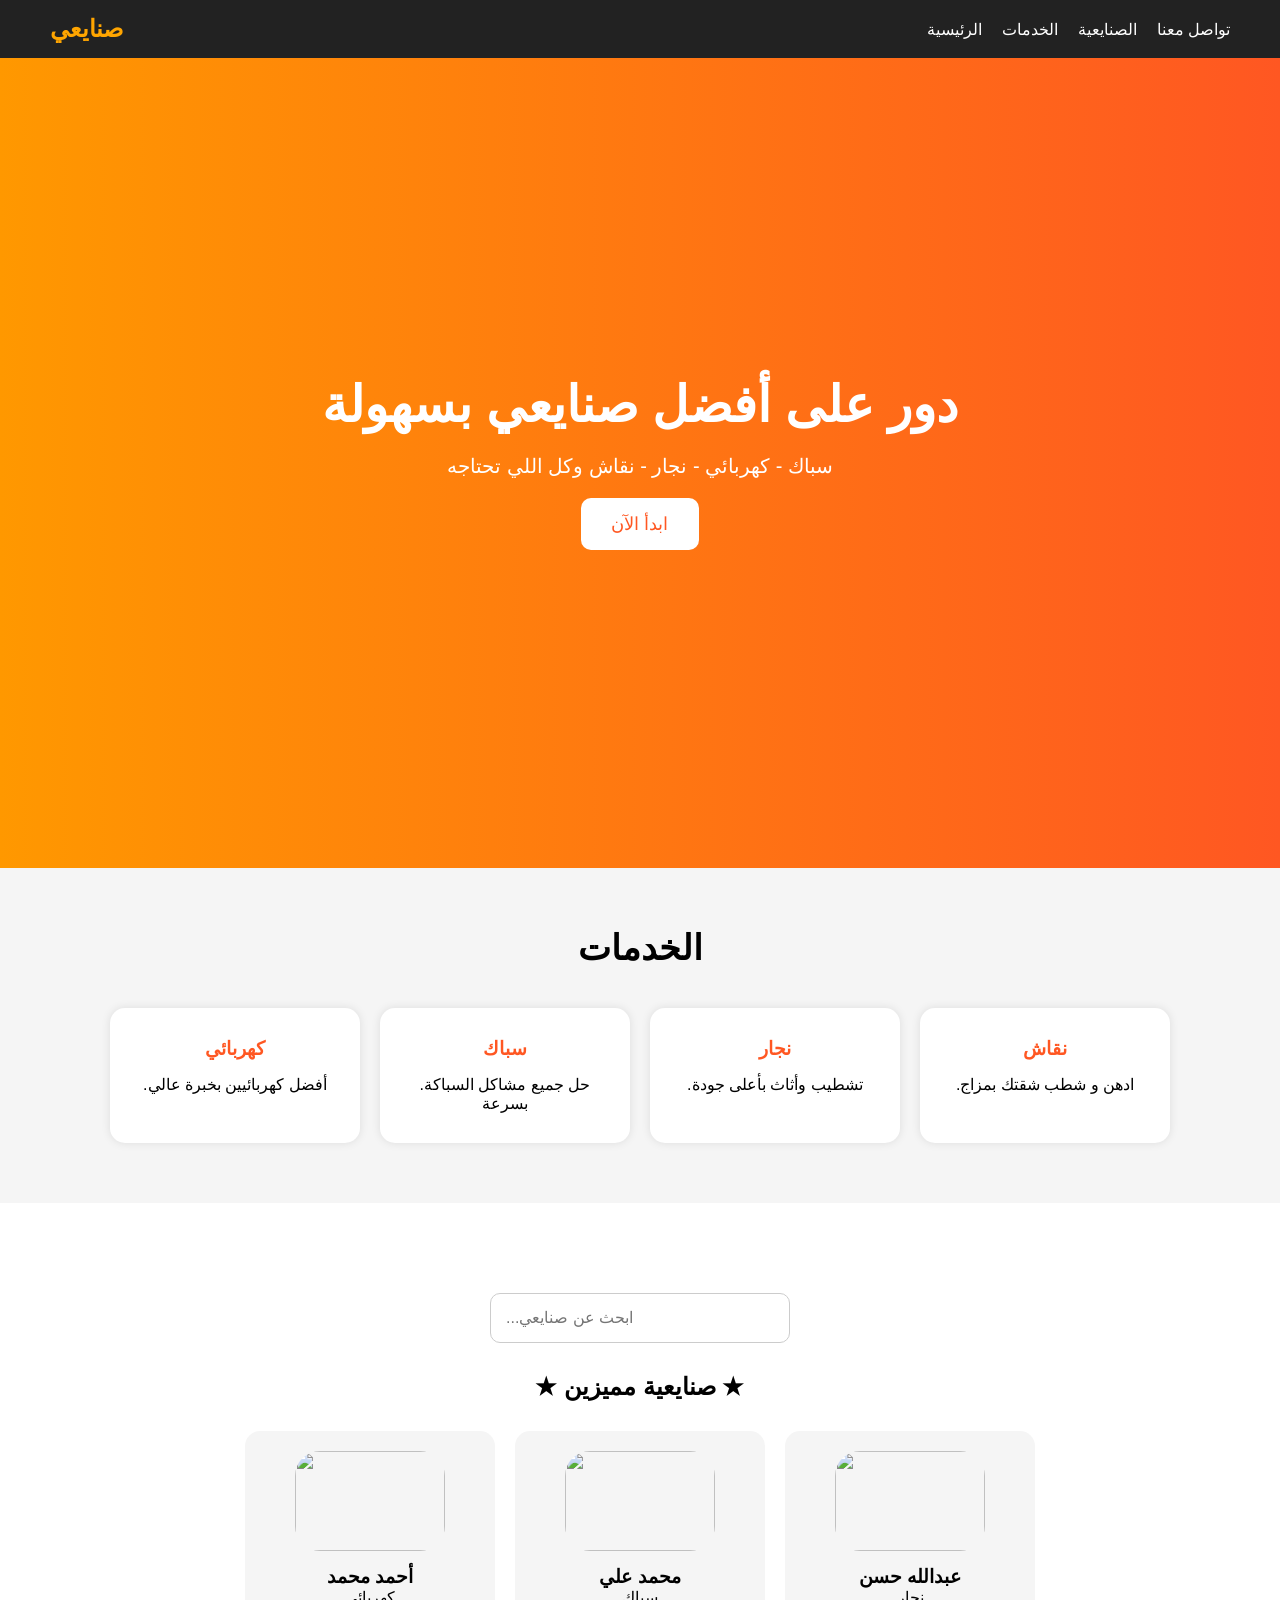
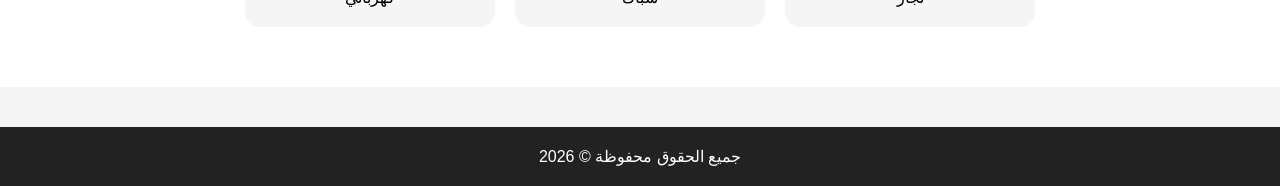
==== main/index.html @ 56aa2fb0 "first upload" ====
<!doctype html>
<html lang="ar">
  <head>
    <meta charset="UTF-8" />
    <meta name="viewport" content="width=device-width, initial-scale=1.0" />
    <title>صنايعي</title>
    <link rel="stylesheet" href="style.css" />
  </head>

  <body>
    <!-- Navbar -->

    <nav>
      <h1>صنايعي</h1>

      <ul>
        <li>الرئيسية</li>
        <li>الخدمات</li>
        <li>الصنايعية</li>
        <li>تواصل معنا</li>
      </ul>
    </nav>

    <!-- Hero -->

    <section class="hero">
      <h2>دور على أفضل صنايعي بسهولة</h2>

      <p>سباك - كهربائي - نجار - نقاش وكل اللي تحتاجه</p>

      <button>ابدأ الآن</button>
    </section>

    <!-- Services -->

    <section class="services">
      <h2>الخدمات</h2>

      <div class="cards">
        <div class="card">
          <h3>كهربائي</h3>
          <p>.أفضل كهربائيين بخبرة عالي</p>
        </div>

        <div class="card">
          <h3>سباك</h3>
          <p>.حل جميع مشاكل السباكة بسرعة</p>
        </div>

        <div class="card">
          <h3>نجار</h3>
          <p>.تشطيب وأثاث بأعلى جودة</p>
        </div>

        <div class="card">
          <h3>نقاش</h3>
          <p>.ادهن و شطب شقتك بمزاج</p>
        </div>
      </div>
    </section>

    <!-- Workers -->

    <section class="workers">
      <div class="search-box">
        <input type="text" id="search" placeholder="...ابحث عن صنايعي" />
      </div>
      <h2>&starf; صنايعية مميزين &starf;</h2>

      <div class="worker-container">
        <div class="worker">
          <img src="../images/electrician.jpg" alt="" />
          <h3>أحمد محمد</h3>
          <p class="job">كهربائي</p>
        </div>

        <div class="worker">
          <img src="../images//plumber.jpg" alt="" />
          <h3>محمد علي</h3>
          <p class="job">سباك</p>
        </div>

        <div class="worker">
          <img src="../images//joiner.jpg" alt="" />
          <h3>عبدالله حسن</h3>
          <p class="job">نجار</p>
        </div>
      </div>
    </section>

    <!-- Footer -->

    <footer>
      <p>جميع الحقوق محفوظة © 2026</p>
    </footer>
    <script>
      let searchInput = document.getElementById("search");

      let cards = document.querySelectorAll(".worker");

      searchInput.addEventListener("keyup", function () {
        let searchValue = searchInput.value.toLowerCase();

        cards.forEach(function (card) {
          let job = card.querySelector(".job").textContent.toLowerCase();

          if (job.includes(searchValue)) {
            card.style.display = "";
          } else {
            card.style.display = "none";
          }
        });
      });
    </script>
  </body>
</html>
---- main/style.css ----
*{
      margin:0;
      padding:0;
      box-sizing:border-box;
      font-family:Arial;
    }

    body{
      background:#f5f5f5;
      scroll-behavior: smooth;
    }

    /* Navbar */

    nav{
      background:#222;
      color:white;
      display:flex;
      justify-content:space-between;
      align-items:center;
      padding:15px 50px;
    }

    nav h1{
      color:orange;
      margin-right: 25px;
    }

    nav ul{
      display:flex;
      list-style:none;
      gap:20px;
    }

    nav ul li{
      cursor:pointer;
    }

    /* Hero */

    .hero{
      height:90vh;
      display:flex;
      justify-content:center;
      align-items:center;
      flex-direction:column;
      text-align:center;
      background:linear-gradient(to right,#ff9800,#ff5722);
      color:white;
      padding:20px;
    }

    .hero h2{
      font-size:50px;
      margin-bottom:20px;
    }

    .hero p{
      font-size:20px;
      margin-bottom:20px;
    }

    .hero button{
      padding:15px 30px;
      border:none;
      background:white;
      color:#ff5722;
      font-size:18px;
      border-radius:10px;
      cursor:pointer;
      transition:0.3s;
    }

    .hero button:hover{
      background:#222;
      color:white;
    }
    /* Services */

    .services{
      padding:60px 20px;
      text-align:center;
    }

    .services h2{
      margin-bottom:40px;
      font-size:35px;
    }

    .cards{
      display:flex;
      justify-content:center;
      gap:20px;
      flex-wrap:wrap;
    }

    .card{
      background:white;
      width:250px;
      padding:30px;
      border-radius:15px;
      box-shadow:0 0 10px rgba(0,0,0,0.1);
      transition:0.3s;
    }

    .card:hover{
      transform:translateY(-10px);
    }

    .card h3{
      margin-bottom:15px;
      color:#ff5722;
    }

    /* Workers */
    .search-box{
      text-align:center;
      margin:30px;
    }

    .search-box input{
      width:300px;
      padding:15px;
      border-radius:10px;
      border:1px solid #ccc;
      font-size:16px;
      outline:none;
    }
    .workers{
      padding:60px 20px;
      background:white;
      text-align:center;
    }
    
    .worker-container{
      display:flex;
      justify-content:center;
      gap:20px;
      flex-wrap:wrap;
      margin-top:30px;
    }

    .worker{
      width:250px;
      background:#f5f5f5;
      padding:20px;
      border-radius:15px;
    }

    .worker img{
      width:150px;
      height:100px;
      border-radius:25px;
      margin-bottom:15px;
      -webkit-border-radius:25px;
      -moz-border-radius:25px;
      -ms-border-radius:25px;
      -o-border-radius:25px;
}

    /* Footer */

    footer{
      background:#222;
      color:white;
      text-align:center;
      padding:20px;
      margin-top:40px;
    }
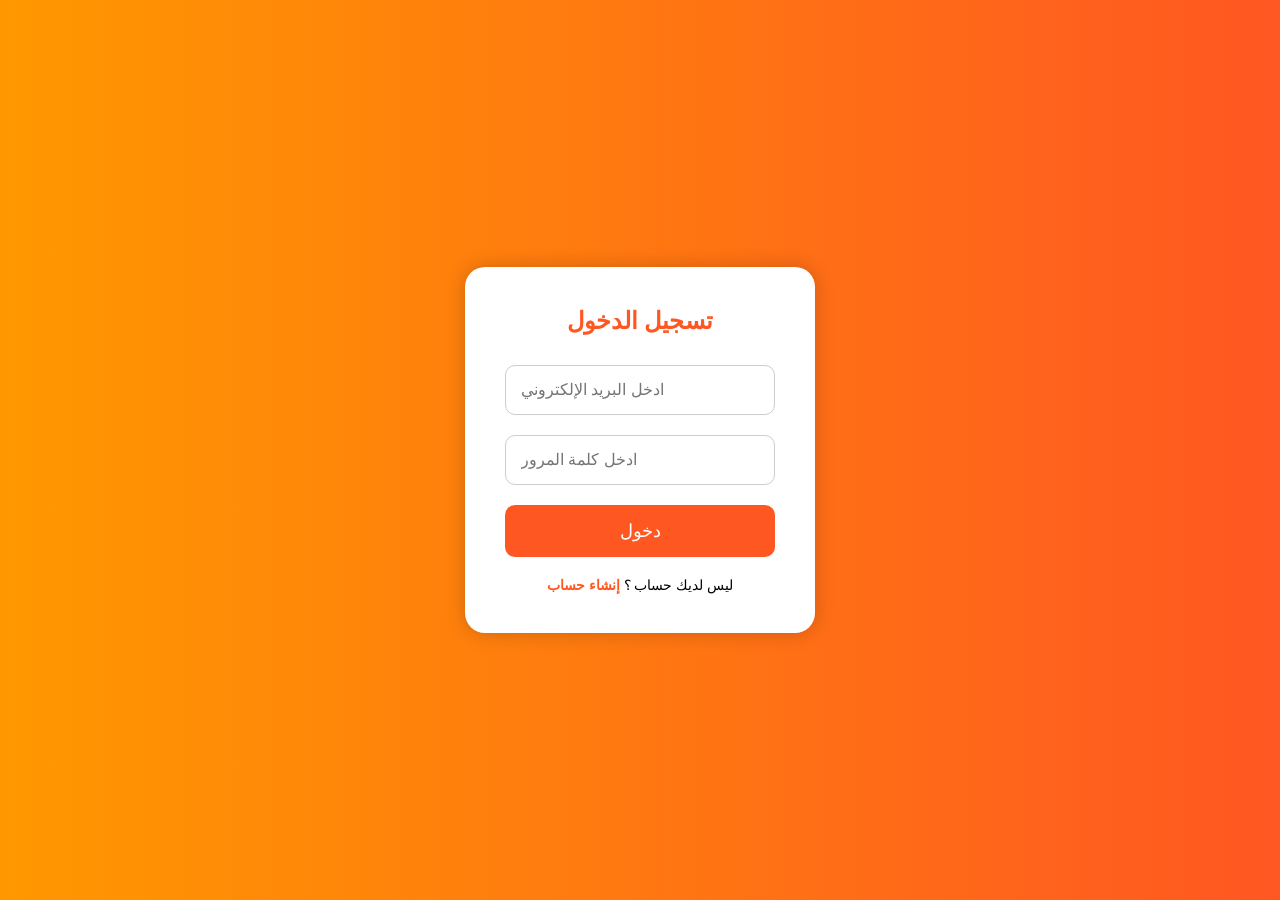
==== commit afff63a1: "make login main page" ====
--- a/main/index.html
+++ b/main/index.html
@@ -3,113 +3,62 @@
   <head>
     <meta charset="UTF-8" />
     <meta name="viewport" content="width=device-width, initial-scale=1.0" />
-    <title>صنايعي</title>
-    <link rel="stylesheet" href="style.css" />
+
+    <title>Login</title>
+    <link rel="stylesheet" href="login.css" />
   </head>
 
   <body>
-    <!-- Navbar -->
+    <div class="login-box">
+      <h2>تسجيل الدخول</h2>
 
-    <nav>
-      <h1>صنايعي</h1>
-
-      <ul>
-        <li>الرئيسية</li>
-        <li>الخدمات</li>
-        <li>الصنايعية</li>
-        <li>تواصل معنا</li>
-      </ul>
-    </nav>
-
-    <!-- Hero -->
-
-    <section class="hero">
-      <h2>دور على أفضل صنايعي بسهولة</h2>
-
-      <p>سباك - كهربائي - نجار - نقاش وكل اللي تحتاجه</p>
-
-      <button>ابدأ الآن</button>
-    </section>
-
-    <!-- Services -->
-
-    <section class="services">
-      <h2>الخدمات</h2>
-
-      <div class="cards">
-        <div class="card">
-          <h3>كهربائي</h3>
-          <p>.أفضل كهربائيين بخبرة عالي</p>
+      <form>
+        <div class="input-box">
+          <input type="email" placeholder="ادخل البريد الإلكتروني" />
         </div>
 
-        <div class="card">
-          <h3>سباك</h3>
-          <p>.حل جميع مشاكل السباكة بسرعة</p>
+        <div class="input-box">
+          <input type="password" placeholder="ادخل كلمة المرور" />
         </div>
+        <button type="submit">دخول</button>
+      </form>
 
-        <div class="card">
-          <h3>نجار</h3>
-          <p>.تشطيب وأثاث بأعلى جودة</p>
-        </div>
+      <div class="text">
+        ليس لديك حساب ؟
+        <a href="/regest/r.html"> إنشاء حساب </a>
+      </div>
+    </div>
+    <script>
+      let form = document.querySelector("form");
 
-        <div class="card">
-          <h3>نقاش</h3>
-          <p>.ادهن و شطب شقتك بمزاج</p>
-        </div>
-      </div>
-    </section>
+      form.addEventListener("submit", function (e) {
+        e.preventDefault();
 
-    <!-- Workers -->
+        let email = document.querySelector('input[type="email"]').value;
 
-    <section class="workers">
-      <div class="search-box">
-        <input type="text" id="search" placeholder="...ابحث عن صنايعي" />
-      </div>
-      <h2>&starf; صنايعية مميزين &starf;</h2>
+        let password = document.querySelector('input[type="password"]').value;
 
-      <div class="worker-container">
-        <div class="worker">
-          <img src="../images/electrician.jpg" alt="" />
-          <h3>أحمد محمد</h3>
-          <p class="job">كهربائي</p>
-        </div>
+        let savedEmail = localStorage.getItem("email");
+        let savedPassword = localStorage.getItem("password");
+        let role = localStorage.getItem("role");
 
-        <div class="worker">
-          <img src="../images//plumber.jpg" alt="" />
-          <h3>محمد علي</h3>
-          <p class="job">سباك</p>
-        </div>
+        if (email === "" || password === "") {
+          alert("من فضلك املأ جميع الحقول");
+        } else if (email === savedEmail && password === savedPassword) {
+          alert("تم تسجيل الدخول بنجاح ");
 
-        <div class="worker">
-          <img src="../images//joiner.jpg" alt="" />
-          <h3>عبدالله حسن</h3>
-          <p class="job">نجار</p>
-        </div>
-      </div>
-    </section>
+          // لو عميل
+          if (role === "client") {
+            window.location.href = "/m/main.html";
+          }
 
-    <!-- Footer -->
-
-    <footer>
-      <p>جميع الحقوق محفوظة © 2026</p>
-    </footer>
-    <script>
-      let searchInput = document.getElementById("search");
-
-      let cards = document.querySelectorAll(".worker");
-
-      searchInput.addEventListener("keyup", function () {
-        let searchValue = searchInput.value.toLowerCase();
-
-        cards.forEach(function (card) {
-          let job = card.querySelector(".job").textContent.toLowerCase();
-
-          if (job.includes(searchValue)) {
-            card.style.display = "";
-          } else {
-            card.style.display = "none";
+          // لو صنايعي
+          else if (role === "worker") {
+            window.location.href = "/worker/w.html";
           }
-        });
+        } else {
+          alert("الإيميل أو الباسورد غير صحيح");
+        }
       });
     </script>
   </body>
--- a/main/login.css
+++ b/main/login.css
@@ -0,0 +1,78 @@
+  *{
+      margin:0;
+      padding:0;
+      box-sizing:border-box;
+      font-family:Arial;
+    }
+
+    body{
+      height:100vh;
+      display:flex;
+      justify-content:center;
+      align-items:center;
+      background:linear-gradient(to right,#ff9800,#ff5722);
+    }
+
+    .login-box{
+      background:white;
+      width:350px;
+      padding:40px;
+      border-radius:20px;
+      box-shadow:0 0 20px rgba(0,0,0,0.2);
+      text-align:center;
+    }
+
+    .login-box h2{
+      margin-bottom:30px;
+      color:#ff5722;
+    }
+
+    .input-box{
+      margin-bottom:20px;
+    }
+
+    .input-box input{
+      width:100%;
+      padding:15px;
+      border:1px solid #ccc;
+      border-radius:10px;
+      font-size:16px;
+      outline:none;
+    }
+
+    .input-box input:focus{
+      border-color:#ff5722;
+    }
+
+    button{
+      width:100%;
+      padding:15px;
+      border:none;
+      background:#ff5722;
+      color:white;
+      font-size:18px;
+      border-radius:10px;
+      cursor:pointer;
+      transition:0.3s;
+    }
+
+    button:hover{
+      background:#222;
+    }
+
+    button a{
+    text-decoration: none;
+    color: white;
+    }
+
+    .text{
+      margin-top:20px;
+      font-size:14px;
+    }
+
+    .text a{
+      color:#ff5722;
+      text-decoration:none;
+      font-weight:bold;
+    }
+
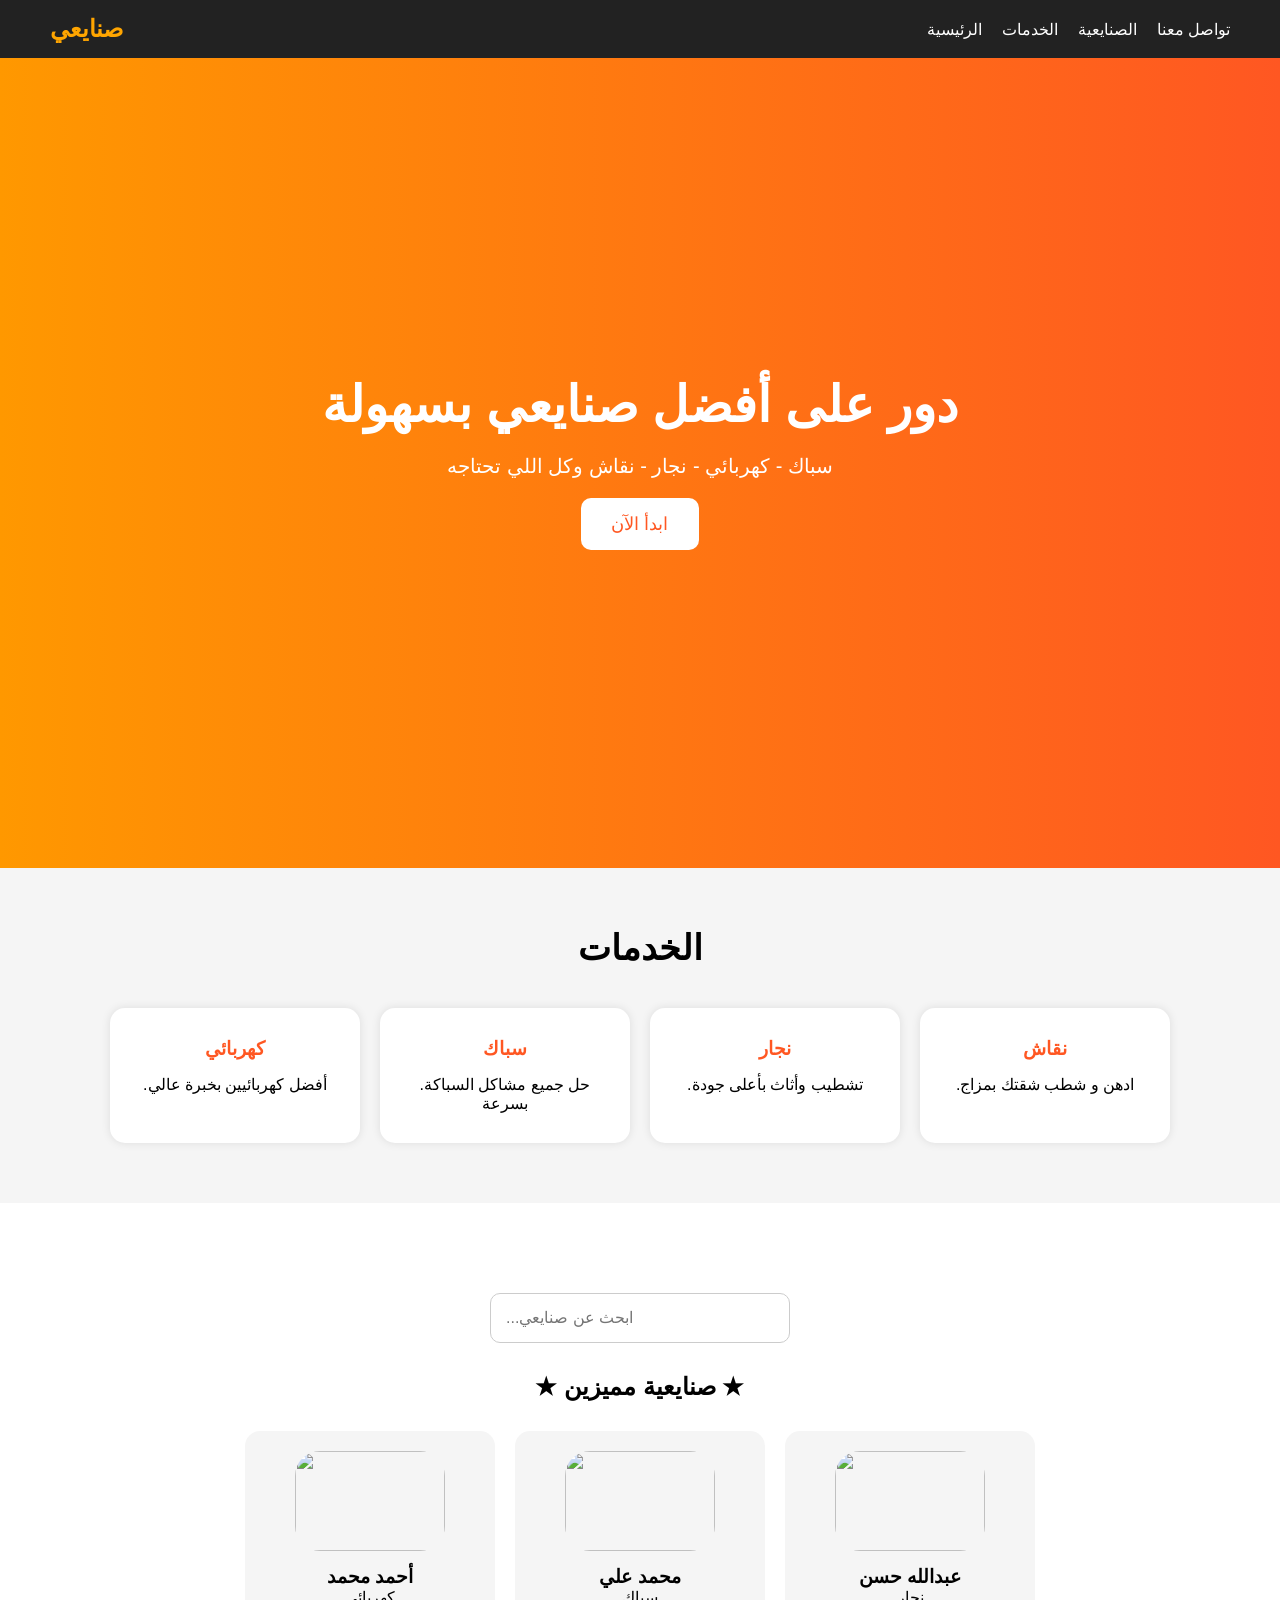
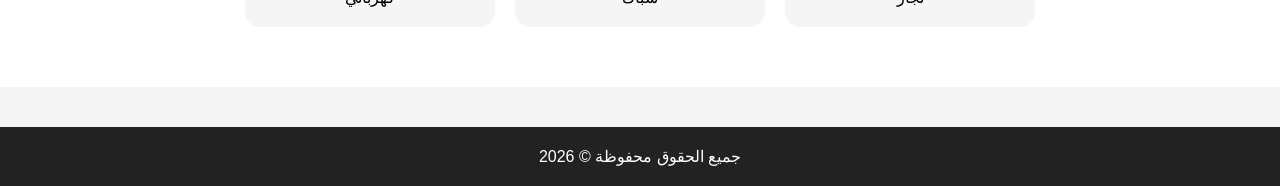
==== commit 9dfddcc2: "fix paths" ====
--- a/main/index.html
+++ b/main/index.html
@@ -3,62 +3,113 @@
   <head>
     <meta charset="UTF-8" />
     <meta name="viewport" content="width=device-width, initial-scale=1.0" />
-
-    <title>Login</title>
-    <link rel="stylesheet" href="login.css" />
+    <title>صنايعي</title>
+    <link rel="stylesheet" href="style.css" />
   </head>
 
   <body>
-    <div class="login-box">
-      <h2>تسجيل الدخول</h2>
+    <!-- Navbar -->
 
-      <form>
-        <div class="input-box">
-          <input type="email" placeholder="ادخل البريد الإلكتروني" />
+    <nav>
+      <h1>صنايعي</h1>
+
+      <ul>
+        <li>الرئيسية</li>
+        <li>الخدمات</li>
+        <li>الصنايعية</li>
+        <li>تواصل معنا</li>
+      </ul>
+    </nav>
+
+    <!-- Hero -->
+
+    <section class="hero">
+      <h2>دور على أفضل صنايعي بسهولة</h2>
+
+      <p>سباك - كهربائي - نجار - نقاش وكل اللي تحتاجه</p>
+
+      <button>ابدأ الآن</button>
+    </section>
+
+    <!-- Services -->
+
+    <section class="services">
+      <h2>الخدمات</h2>
+
+      <div class="cards">
+        <div class="card">
+          <h3>كهربائي</h3>
+          <p>.أفضل كهربائيين بخبرة عالي</p>
         </div>
 
-        <div class="input-box">
-          <input type="password" placeholder="ادخل كلمة المرور" />
+        <div class="card">
+          <h3>سباك</h3>
+          <p>.حل جميع مشاكل السباكة بسرعة</p>
         </div>
-        <button type="submit">دخول</button>
-      </form>
 
-      <div class="text">
-        ليس لديك حساب ؟
-        <a href="/regest/r.html"> إنشاء حساب </a>
+        <div class="card">
+          <h3>نجار</h3>
+          <p>.تشطيب وأثاث بأعلى جودة</p>
+        </div>
+
+        <div class="card">
+          <h3>نقاش</h3>
+          <p>.ادهن و شطب شقتك بمزاج</p>
+        </div>
       </div>
-    </div>
+    </section>
+
+    <!-- Workers -->
+
+    <section class="workers">
+      <div class="search-box">
+        <input type="text" id="search" placeholder="...ابحث عن صنايعي" />
+      </div>
+      <h2>&starf; صنايعية مميزين &starf;</h2>
+
+      <div class="worker-container">
+        <div class="worker">
+          <img src="../images/electrician.jpg" alt="" />
+          <h3>أحمد محمد</h3>
+          <p class="job">كهربائي</p>
+        </div>
+
+        <div class="worker">
+          <img src="../images//plumber.jpg" alt="" />
+          <h3>محمد علي</h3>
+          <p class="job">سباك</p>
+        </div>
+
+        <div class="worker">
+          <img src="../images//joiner.jpg" alt="" />
+          <h3>عبدالله حسن</h3>
+          <p class="job">نجار</p>
+        </div>
+      </div>
+    </section>
+
+    <!-- Footer -->
+
+    <footer>
+      <p>جميع الحقوق محفوظة © 2026</p>
+    </footer>
     <script>
-      let form = document.querySelector("form");
+      let searchInput = document.getElementById("search");
 
-      form.addEventListener("submit", function (e) {
-        e.preventDefault();
+      let cards = document.querySelectorAll(".worker");
 
-        let email = document.querySelector('input[type="email"]').value;
+      searchInput.addEventListener("keyup", function () {
+        let searchValue = searchInput.value.toLowerCase();
 
-        let password = document.querySelector('input[type="password"]').value;
+        cards.forEach(function (card) {
+          let job = card.querySelector(".job").textContent.toLowerCase();
 
-        let savedEmail = localStorage.getItem("email");
-        let savedPassword = localStorage.getItem("password");
-        let role = localStorage.getItem("role");
-
-        if (email === "" || password === "") {
-          alert("من فضلك املأ جميع الحقول");
-        } else if (email === savedEmail && password === savedPassword) {
-          alert("تم تسجيل الدخول بنجاح ");
-
-          // لو عميل
-          if (role === "client") {
-            window.location.href = "/m/main.html";
+          if (job.includes(searchValue)) {
+            card.style.display = "";
+          } else {
+            card.style.display = "none";
           }
-
-          // لو صنايعي
-          else if (role === "worker") {
-            window.location.href = "/worker/w.html";
-          }
-        } else {
-          alert("الإيميل أو الباسورد غير صحيح");
-        }
+        });
       });
     </script>
   </body>
--- a/main/style.css
+++ b/main/style.css
@@ -0,0 +1,169 @@
+*{
+      margin:0;
+      padding:0;
+      box-sizing:border-box;
+      font-family:Arial;
+    }
+
+    body{
+      background:#f5f5f5;
+      scroll-behavior: smooth;
+    }
+
+    /* Navbar */
+
+    nav{
+      background:#222;
+      color:white;
+      display:flex;
+      justify-content:space-between;
+      align-items:center;
+      padding:15px 50px;
+    }
+
+    nav h1{
+      color:orange;
+      margin-right: 25px;
+    }
+
+    nav ul{
+      display:flex;
+      list-style:none;
+      gap:20px;
+    }
+
+    nav ul li{
+      cursor:pointer;
+    }
+
+    /* Hero */
+
+    .hero{
+      height:90vh;
+      display:flex;
+      justify-content:center;
+      align-items:center;
+      flex-direction:column;
+      text-align:center;
+      background:linear-gradient(to right,#ff9800,#ff5722);
+      color:white;
+      padding:20px;
+    }
+
+    .hero h2{
+      font-size:50px;
+      margin-bottom:20px;
+    }
+
+    .hero p{
+      font-size:20px;
+      margin-bottom:20px;
+    }
+
+    .hero button{
+      padding:15px 30px;
+      border:none;
+      background:white;
+      color:#ff5722;
+      font-size:18px;
+      border-radius:10px;
+      cursor:pointer;
+      transition:0.3s;
+    }
+
+    .hero button:hover{
+      background:#222;
+      color:white;
+    }
+    /* Services */
+
+    .services{
+      padding:60px 20px;
+      text-align:center;
+    }
+
+    .services h2{
+      margin-bottom:40px;
+      font-size:35px;
+    }
+
+    .cards{
+      display:flex;
+      justify-content:center;
+      gap:20px;
+      flex-wrap:wrap;
+    }
+
+    .card{
+      background:white;
+      width:250px;
+      padding:30px;
+      border-radius:15px;
+      box-shadow:0 0 10px rgba(0,0,0,0.1);
+      transition:0.3s;
+    }
+
+    .card:hover{
+      transform:translateY(-10px);
+    }
+
+    .card h3{
+      margin-bottom:15px;
+      color:#ff5722;
+    }
+
+    /* Workers */
+    .search-box{
+      text-align:center;
+      margin:30px;
+    }
+
+    .search-box input{
+      width:300px;
+      padding:15px;
+      border-radius:10px;
+      border:1px solid #ccc;
+      font-size:16px;
+      outline:none;
+    }
+    .workers{
+      padding:60px 20px;
+      background:white;
+      text-align:center;
+    }
+    
+    .worker-container{
+      display:flex;
+      justify-content:center;
+      gap:20px;
+      flex-wrap:wrap;
+      margin-top:30px;
+    }
+
+    .worker{
+      width:250px;
+      background:#f5f5f5;
+      padding:20px;
+      border-radius:15px;
+    }
+
+    .worker img{
+      width:150px;
+      height:100px;
+      border-radius:25px;
+      margin-bottom:15px;
+      -webkit-border-radius:25px;
+      -moz-border-radius:25px;
+      -ms-border-radius:25px;
+      -o-border-radius:25px;
+}
+
+    /* Footer */
+
+    footer{
+      background:#222;
+      color:white;
+      text-align:center;
+      padding:20px;
+      margin-top:40px;
+    }
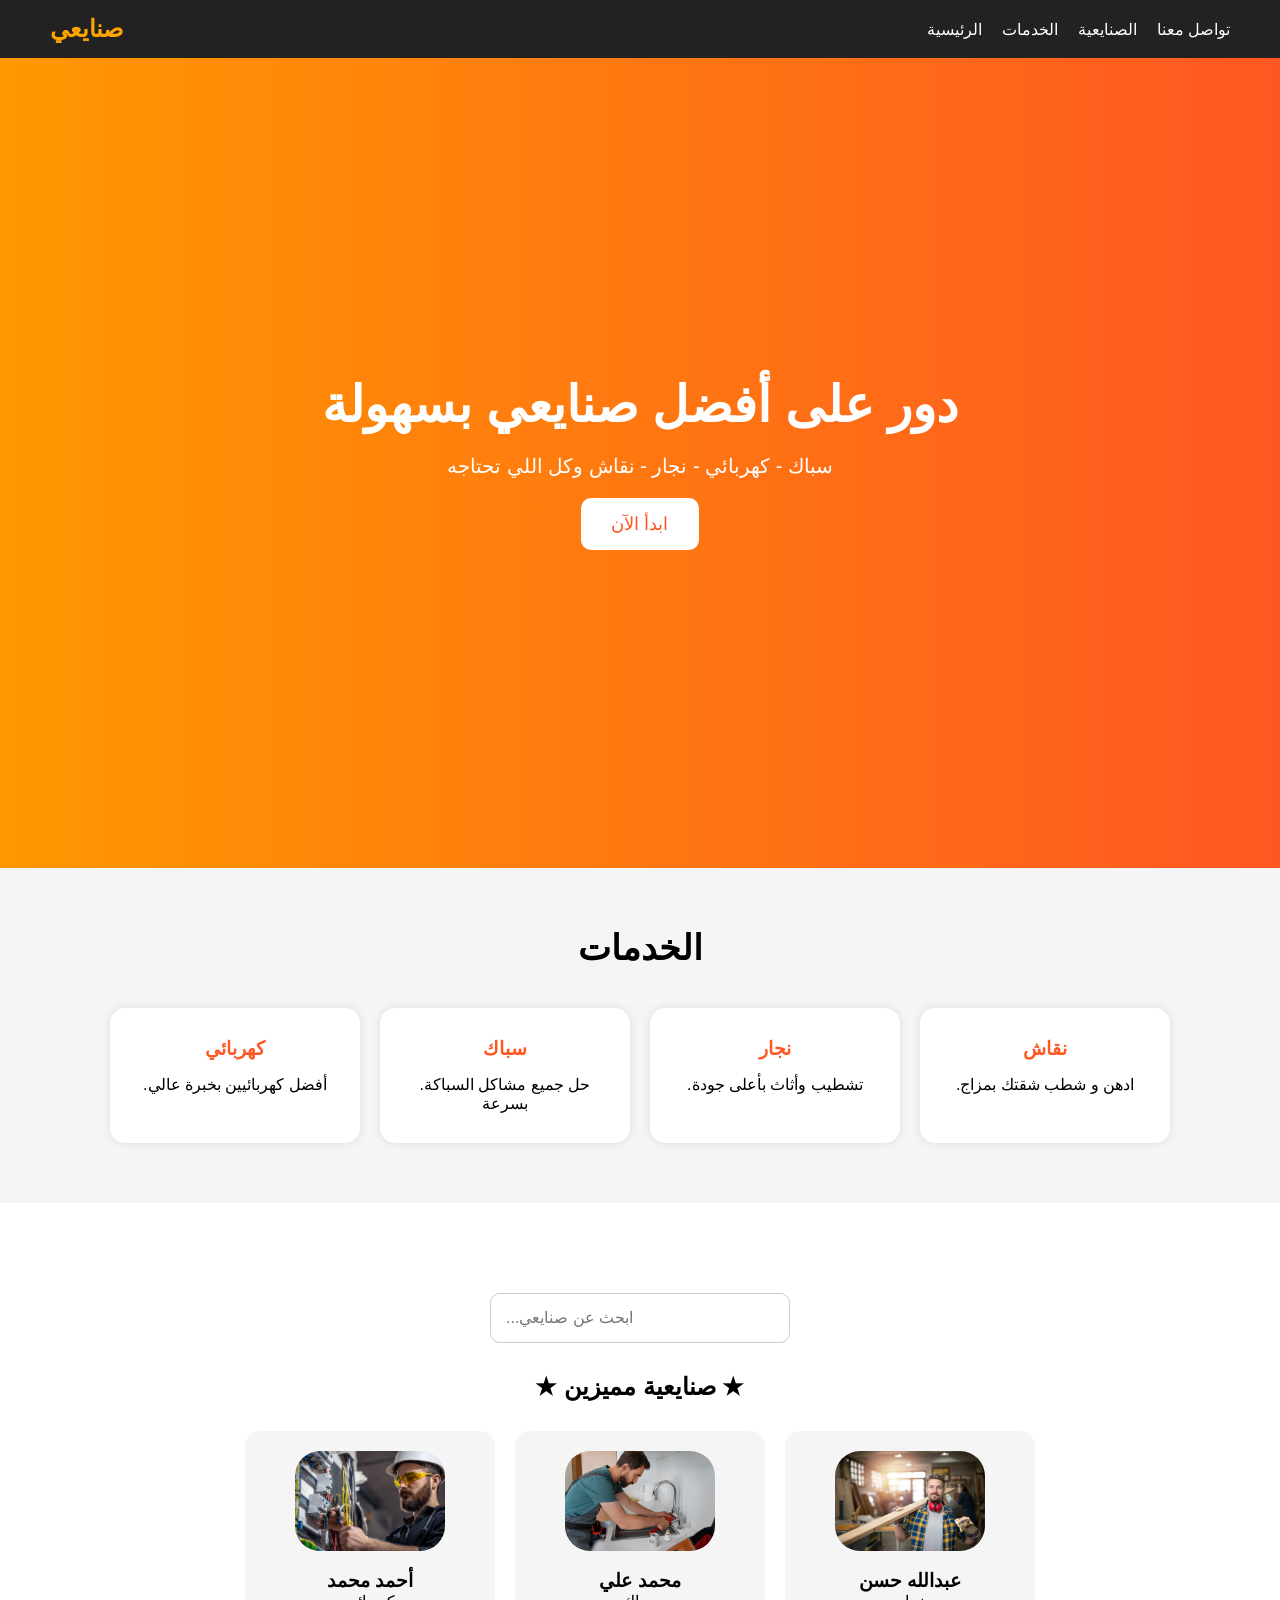
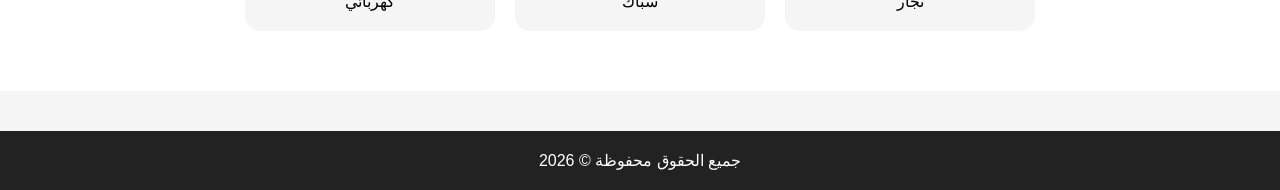
==== commit 92b8294a: "fix paths" ====
--- a/main/index.html
+++ b/main/index.html
@@ -69,19 +69,19 @@
 
       <div class="worker-container">
         <div class="worker">
-          <img src="../images/electrician.jpg" alt="" />
+          <img src="../images/electrician.webp" alt="" />
           <h3>أحمد محمد</h3>
           <p class="job">كهربائي</p>
         </div>
 
         <div class="worker">
-          <img src="../images//plumber.jpg" alt="" />
+          <img src="../images//plumber.webp" alt="" />
           <h3>محمد علي</h3>
           <p class="job">سباك</p>
         </div>
 
         <div class="worker">
-          <img src="../images//joiner.jpg" alt="" />
+          <img src="../images//joiner.webp" alt="" />
           <h3>عبدالله حسن</h3>
           <p class="job">نجار</p>
         </div>
